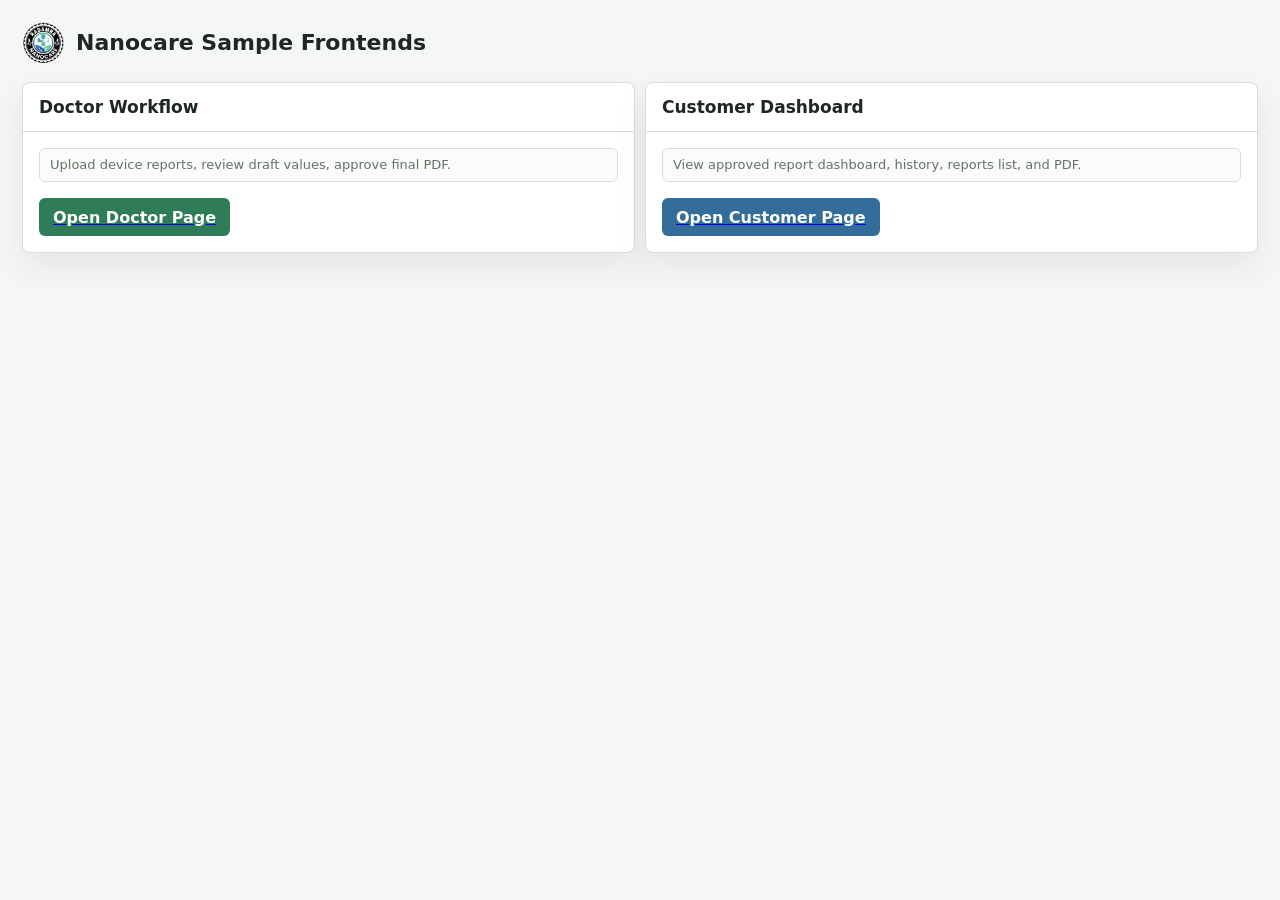
==== app/frontend/index.html @ bb3d78b3 "draft and review system verified" ====
<!doctype html>
<html lang="en">
<head>
  <meta charset="utf-8">
  <meta name="viewport" content="width=device-width, initial-scale=1">
  <title>Nanocare Sample Frontends</title>
  <link rel="stylesheet" href="demo.css">
</head>
<body>
  <main class="shell">
    <div class="topbar">
      <div class="brand">
        <img src="static/images/logo.png" alt="Nanocare">
        <h1>Nanocare Sample Frontends</h1>
      </div>
    </div>
    <div class="grid-2">
      <section class="panel">
        <header><h2>Doctor Workflow</h2></header>
        <div class="body">
          <div class="status">Upload device reports, review draft values, approve final PDF.</div>
          <div class="actions"><a class="nav" href="doctor_demo.html"><button type="button">Open Doctor Page</button></a></div>
        </div>
      </section>
      <section class="panel">
        <header><h2>Customer Dashboard</h2></header>
        <div class="body">
          <div class="status">View approved report dashboard, history, reports list, and PDF.</div>
          <div class="actions"><a class="nav" href="customer_demo.html"><button class="secondary" type="button">Open Customer Page</button></a></div>
        </div>
      </section>
    </div>
  </main>
</body>
</html>
---- app/frontend/demo.css ----
:root {
  --bg: #f5f7f4;
  --panel: #ffffff;
  --ink: #1e2823;
  --muted: #637169;
  --line: #d8ded7;
  --green: #2f7d58;
  --blue: #356d9a;
  --amber: #a66b20;
  --red: #b94b45;
  --soft-green: #e8f4ee;
  --soft-blue: #e8f0f7;
  --soft-amber: #f6efe1;
  --shadow: 0 14px 32px rgba(31, 42, 36, 0.08);
}

* {
  box-sizing: border-box;
}

body {
  margin: 0;
  min-height: 100vh;
  background: var(--bg);
  color: var(--ink);
  font-family: Inter, ui-sans-serif, system-ui, -apple-system, BlinkMacSystemFont, "Segoe UI", sans-serif;
  letter-spacing: 0;
}

button,
input,
select,
textarea {
  font: inherit;
}

button {
  min-height: 38px;
  border: 0;
  border-radius: 6px;
  padding: 0 14px;
  background: var(--green);
  color: #fff;
  cursor: pointer;
  font-weight: 700;
}

button.secondary {
  background: var(--blue);
}

button.warn {
  background: var(--amber);
}

button.ghost {
  background: transparent;
  color: var(--ink);
  border: 1px solid var(--line);
}

button:disabled {
  opacity: 0.55;
  cursor: not-allowed;
}

input,
select,
textarea {
  width: 100%;
  border: 1px solid var(--line);
  border-radius: 6px;
  background: #fff;
  color: var(--ink);
}

input,
select {
  min-height: 38px;
  padding: 8px 10px;
}

textarea {
  min-height: 170px;
  padding: 10px;
  resize: vertical;
  font-family: ui-monospace, SFMono-Regular, Menlo, Consolas, monospace;
  font-size: 12px;
}

label {
  display: grid;
  gap: 6px;
  color: var(--muted);
  font-size: 12px;
  font-weight: 800;
  text-transform: uppercase;
}

.shell {
  max-width: 1440px;
  margin: 0 auto;
  padding: 22px;
}

.topbar {
  display: flex;
  align-items: center;
  justify-content: space-between;
  gap: 16px;
  margin-bottom: 18px;
}

.brand {
  display: flex;
  align-items: center;
  gap: 12px;
  min-width: 0;
}

.brand img {
  width: 42px;
  height: 42px;
  object-fit: contain;
}

.brand h1 {
  margin: 0;
  font-size: 22px;
  line-height: 1.1;
}

.nav {
  display: flex;
  gap: 8px;
  flex-wrap: wrap;
}

.nav a {
  min-height: 36px;
  display: inline-flex;
  align-items: center;
  padding: 0 12px;
  border: 1px solid var(--line);
  border-radius: 6px;
  color: var(--ink);
  text-decoration: none;
  background: #fff;
}

.layout {
  display: grid;
  grid-template-columns: minmax(340px, 470px) minmax(0, 1fr);
  gap: 16px;
  align-items: start;
}

.panel {
  background: var(--panel);
  border: 1px solid var(--line);
  border-radius: 8px;
  box-shadow: var(--shadow);
  overflow: hidden;
}

.panel header {
  display: flex;
  align-items: center;
  justify-content: space-between;
  gap: 12px;
  padding: 14px 16px;
  border-bottom: 1px solid var(--line);
}

.panel h2,
.panel h3 {
  margin: 0;
}

.panel h2 {
  font-size: 17px;
}

.panel h3 {
  font-size: 15px;
}

.body {
  padding: 16px;
  display: grid;
  gap: 16px;
}

.grid-2,
.grid-3,
.grid-4 {
  display: grid;
  gap: 10px;
}

.grid-2 {
  grid-template-columns: repeat(2, minmax(0, 1fr));
}

.grid-3 {
  grid-template-columns: repeat(3, minmax(0, 1fr));
}

.grid-4 {
  grid-template-columns: repeat(4, minmax(0, 1fr));
}

.actions {
  display: flex;
  flex-wrap: wrap;
  gap: 8px;
}

.status {
  min-height: 34px;
  padding: 8px 10px;
  border: 1px solid var(--line);
  border-radius: 6px;
  background: #fbfcfa;
  color: var(--muted);
  font-size: 13px;
  overflow-wrap: anywhere;
}

.status.ok {
  border-color: #acd0bd;
  background: var(--soft-green);
  color: #245f44;
}

.status.err {
  border-color: #dfb2ad;
  background: #fbebea;
  color: var(--red);
}

.tabs {
  display: flex;
  flex-wrap: wrap;
  gap: 6px;
  padding: 10px 16px 0;
}

.tabs button {
  min-height: 32px;
  background: transparent;
  color: var(--muted);
  border: 1px solid var(--line);
}

.tabs button.active {
  background: var(--soft-blue);
  border-color: #b8cddd;
  color: var(--blue);
}

.view {
  display: none;
}

.view.active {
  display: grid;
  gap: 16px;
}

.score,
.metric,
.row,
.history-item {
  border: 1px solid var(--line);
  border-radius: 8px;
  background: #fff;
}

.score,
.metric {
  min-height: 82px;
  padding: 12px;
  display: grid;
  align-content: space-between;
  gap: 8px;
}

.score span,
.metric span {
  color: var(--muted);
  font-size: 12px;
  font-weight: 800;
  text-transform: uppercase;
}

.score strong {
  font-size: 30px;
  line-height: 1;
}

.metric strong {
  font-size: 20px;
}

.row {
  display: grid;
  grid-template-columns: 1fr auto auto;
  gap: 10px;
  align-items: center;
  padding: 10px 12px;
}

.row.compact {
  grid-template-columns: 1fr auto;
}

.pill {
  display: inline-flex;
  min-height: 24px;
  align-items: center;
  border-radius: 999px;
  padding: 2px 8px;
  background: var(--soft-green);
  color: var(--green);
  font-size: 12px;
  font-weight: 800;
}

.pill.attention {
  background: var(--soft-amber);
  color: var(--amber);
}

.list {
  display: grid;
  gap: 8px;
}

.json {
  margin: 0;
  max-height: 520px;
  overflow: auto;
  border-radius: 8px;
  padding: 14px;
  background: #1f2a24;
  color: #e8f4ee;
  font-size: 12px;
  line-height: 1.45;
  white-space: pre-wrap;
}

.empty {
  border: 1px dashed var(--line);
  border-radius: 8px;
  padding: 16px;
  color: var(--muted);
  background: #fbfcfa;
  text-align: center;
}

.history-item {
  padding: 10px 12px;
  display: grid;
  gap: 8px;
}

.bar {
  height: 8px;
  border-radius: 999px;
  background: #edf1eb;
  overflow: hidden;
}

.bar span {
  display: block;
  height: 100%;
  background: var(--green);
}

@media (max-width: 1120px) {
  .layout {
    grid-template-columns: 1fr;
  }

  .grid-4 {
    grid-template-columns: repeat(2, minmax(0, 1fr));
  }
}

@media (max-width: 720px) {
  .shell {
    padding: 14px;
  }

  .topbar,
  .grid-2,
  .grid-3,
  .grid-4,
  .row,
  .row.compact {
    grid-template-columns: 1fr;
  }

  .topbar {
    display: grid;
    align-items: stretch;
  }
}
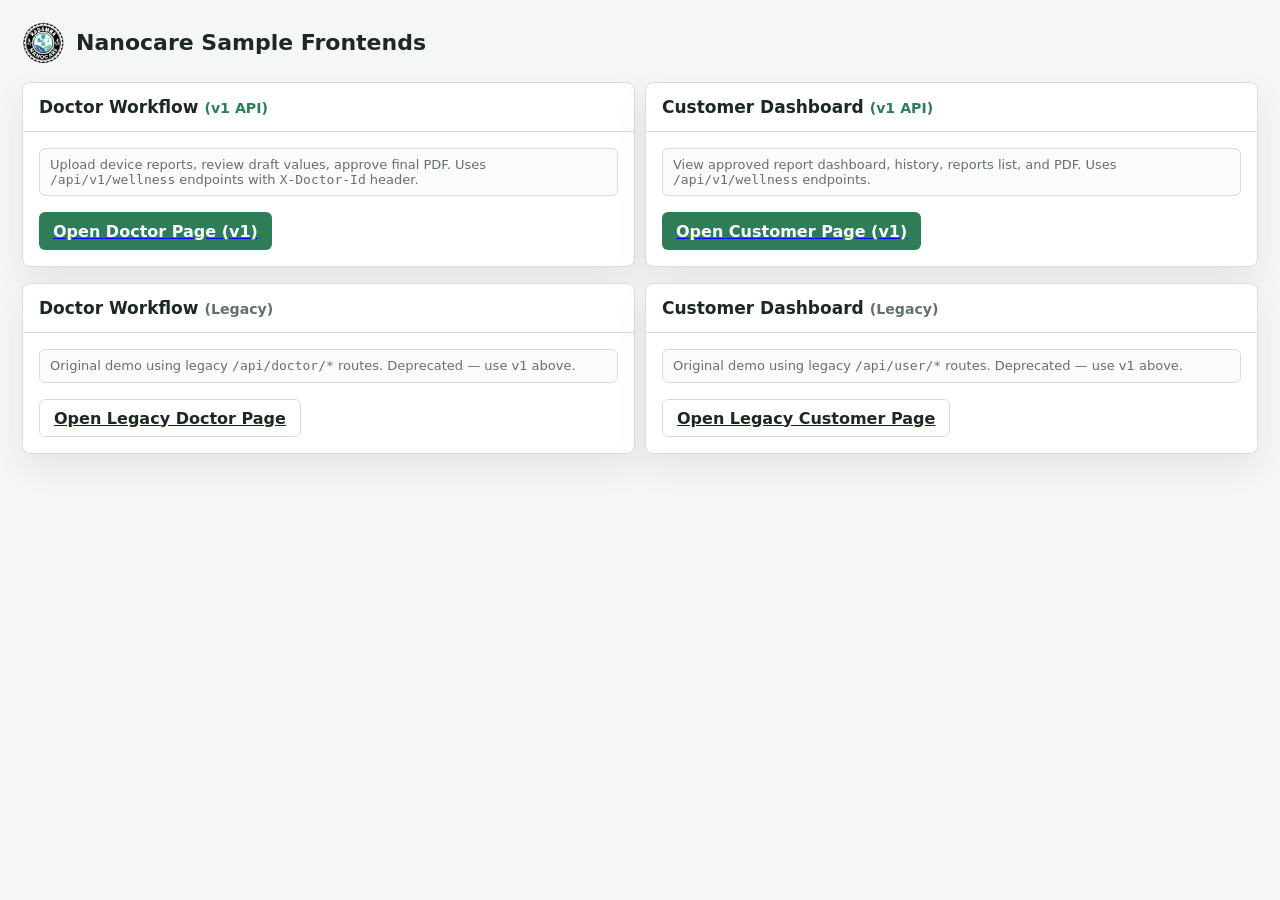
==== commit 886ab308: "v1 api demo" ====
--- a/app/frontend/index.html
+++ b/app/frontend/index.html
@@ -16,17 +16,33 @@
     </div>
     <div class="grid-2">
       <section class="panel">
-        <header><h2>Doctor Workflow</h2></header>
+        <header><h2>Doctor Workflow <small style="color:#2f7d58">(v1 API)</small></h2></header>
         <div class="body">
-          <div class="status">Upload device reports, review draft values, approve final PDF.</div>
-          <div class="actions"><a class="nav" href="doctor_demo.html"><button type="button">Open Doctor Page</button></a></div>
+          <div class="status">Upload device reports, review draft values, approve final PDF. Uses <code>/api/v1/wellness</code> endpoints with <code>X-Doctor-Id</code> header.</div>
+          <div class="actions"><a class="nav" href="doctor_demo_v1.html"><button type="button">Open Doctor Page (v1)</button></a></div>
         </div>
       </section>
       <section class="panel">
-        <header><h2>Customer Dashboard</h2></header>
+        <header><h2>Customer Dashboard <small style="color:#2f7d58">(v1 API)</small></h2></header>
         <div class="body">
-          <div class="status">View approved report dashboard, history, reports list, and PDF.</div>
-          <div class="actions"><a class="nav" href="customer_demo.html"><button class="secondary" type="button">Open Customer Page</button></a></div>
+          <div class="status">View approved report dashboard, history, reports list, and PDF. Uses <code>/api/v1/wellness</code> endpoints.</div>
+          <div class="actions"><a class="nav" href="customer_demo_v1.html"><button type="button">Open Customer Page (v1)</button></a></div>
+        </div>
+      </section>
+    </div>
+    <div class="grid-2" style="margin-top:16px">
+      <section class="panel">
+        <header><h2>Doctor Workflow <small style="color:var(--muted)">(Legacy)</small></h2></header>
+        <div class="body">
+          <div class="status">Original demo using legacy <code>/api/doctor/*</code> routes. Deprecated — use v1 above.</div>
+          <div class="actions"><a class="nav" href="doctor_demo.html"><button class="ghost" type="button">Open Legacy Doctor Page</button></a></div>
+        </div>
+      </section>
+      <section class="panel">
+        <header><h2>Customer Dashboard <small style="color:var(--muted)">(Legacy)</small></h2></header>
+        <div class="body">
+          <div class="status">Original demo using legacy <code>/api/user/*</code> routes. Deprecated — use v1 above.</div>
+          <div class="actions"><a class="nav" href="customer_demo.html"><button class="ghost" type="button">Open Legacy Customer Page</button></a></div>
         </div>
       </section>
     </div>
